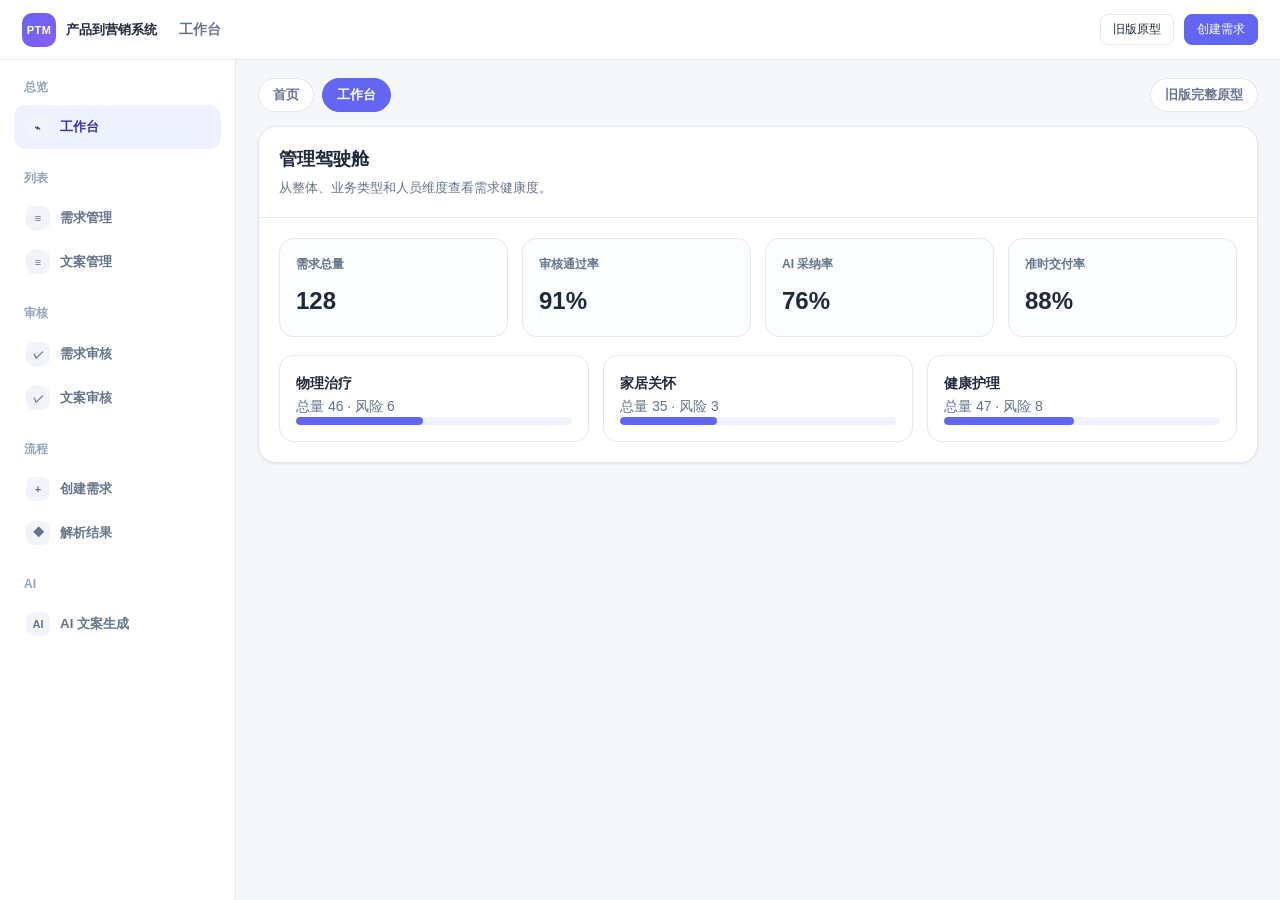
==== index.html @ fa5c3d16 "init: 产品营销对外访问页 Co-authored-by: Cursor <cursoragent@cursor.com>" ====
<!doctype html>
<html lang="zh-CN">
<head>
  <meta charset="UTF-8" />
  <meta name="viewport" content="width=device-width, initial-scale=1.0" />
  <title>产品到营销系统</title>
  <script type="module" crossorigin src="./assets/index-Dy6No39G.js"></script>
  <link rel="stylesheet" crossorigin href="./assets/index-CtCLd431.css">
</head>
<body>
  <div id="app"></div>
</body>
</html>
---- assets/index-CtCLd431.css ----
.vue-topbar[data-v-bc1936ff]{z-index:20;border-bottom:1px solid var(--border);-webkit-backdrop-filter:blur(12px);backdrop-filter:blur(12px);background:#fffffff0;align-items:center;gap:22px;height:60px;padding:0 22px;display:flex;position:sticky;top:0}.vue-logo[data-v-bc1936ff]{color:var(--text);cursor:pointer;background:0 0;border:0;align-items:center;gap:10px;font-weight:900;display:inline-flex}.vue-logo-mark[data-v-bc1936ff]{background:linear-gradient(135deg, var(--primary), var(--secondary));color:#fff;letter-spacing:.4px;border-radius:10px;justify-content:center;align-items:center;width:34px;height:34px;font-size:11px;display:inline-flex}.vue-topbar-title[data-v-bc1936ff]{color:var(--text-muted);flex:1;font-size:14px;font-weight:700}.vue-topbar-actions[data-v-bc1936ff]{align-items:center;gap:10px;display:inline-flex}.vue-sidebar[data-v-182081e5]{border-right:1px solid var(--border);background:#fff;min-height:calc(100vh - 60px);padding:18px 14px}.vue-sidebar-group+.vue-sidebar-group[data-v-182081e5]{margin-top:20px}.vue-sidebar-group-title[data-v-182081e5]{color:var(--text-light);padding:0 10px 8px;font-size:12px;font-weight:800}.vue-sidebar-item[data-v-182081e5]{width:100%;color:var(--text-muted);cursor:pointer;background:0 0;border:0;border-radius:12px;align-items:center;gap:10px;padding:10px 12px;font-weight:700;display:flex}.vue-sidebar-item[data-v-182081e5]:hover,.vue-sidebar-item.active[data-v-182081e5]{color:#3730a3;background:#eef2ff}.vue-sidebar-icon[data-v-182081e5]{background:#f1f5f9;border-radius:8px;justify-content:center;align-items:center;width:24px;height:24px;font-size:11px;font-weight:900;display:inline-flex}.vue-page-tabs[data-v-4ee4ed5e]{align-items:center;gap:8px;margin-bottom:14px;display:flex}.vue-page-tab[data-v-4ee4ed5e]{border:1px solid var(--border);min-height:34px;color:var(--text-muted);background:#fff;border-radius:999px;align-items:center;padding:0 14px;font-size:13px;font-weight:800;display:inline-flex}.vue-page-tab.active[data-v-4ee4ed5e]{background:var(--primary);border-color:var(--primary);color:#fff}.vue-page-tab.legacy[data-v-4ee4ed5e]{cursor:pointer;margin-left:auto}.vue-toast[data-v-d0f06a18]{z-index:50;color:#fff;box-shadow:var(--shadow-lg);cursor:pointer;background:#111827;border:0;border-radius:12px;padding:12px 16px;position:fixed;bottom:22px;right:22px}.vue-toast.success[data-v-d0f06a18]{background:#059669}.vue-toast.warning[data-v-d0f06a18]{background:#d97706}.wb-vue-grid[data-v-74ef2979]{grid-template-columns:repeat(3,minmax(0,1fr));gap:14px;margin-top:18px;display:grid}.wb-vue-card[data-v-74ef2979]{border:1px solid var(--border);background:#fff;border-radius:14px;padding:16px}.wb-vue-card p[data-v-74ef2979]{color:var(--text-muted)}.wb-vue-bar[data-v-74ef2979]{background:#eef2ff;border-radius:999px;height:8px;overflow:hidden}.wb-vue-bar span[data-v-74ef2979]{border-radius:inherit;background:var(--primary);height:100%;display:block}.copy-review-shell[data-v-7a9735e1]{grid-template-columns:minmax(260px,.36fr) minmax(0,.64fr);gap:16px;display:grid}.copy-review-shell[data-v-7a9735e1]>*{border:1px solid var(--border);background:#fbfdff;border-radius:14px;padding:16px}.sku-selector[data-v-d9d5445d]{border:1px solid var(--border);background:#fff;border-radius:10px;width:100%;min-height:38px;padding:0 10px}.wizard-grid[data-v-6b2b55b7]{grid-template-columns:repeat(2,minmax(0,1fr));gap:16px;display:grid}.wizard-grid label[data-v-6b2b55b7]{color:var(--text-muted);gap:8px;font-size:13px;font-weight:800;display:grid}.wizard-grid input[data-v-6b2b55b7],.wizard-grid select[data-v-6b2b55b7]{border:1px solid var(--border);background:#fff;border-radius:10px;min-height:38px;padding:0 10px}.wizard-actions[data-v-6b2b55b7]{grid-column:1/-1}.result-vue-module[data-v-eb19cb24]{border:1px solid var(--border);box-shadow:var(--shadow);background:#fff;border-radius:18px;overflow:hidden}.result-vue-module+.result-vue-module[data-v-eb19cb24]{margin-top:16px}.result-vue-head[data-v-eb19cb24]{border-bottom:1px solid var(--border);padding:16px 18px}.result-vue-head h3[data-v-eb19cb24]{margin:0;font-size:17px}.result-vue-head p[data-v-eb19cb24]{color:var(--text-muted);margin:4px 0 0;font-size:13px}.result-vue-body[data-v-eb19cb24]{padding:18px}.basic-grid[data-v-4f5a95a2]{grid-template-columns:repeat(2,minmax(0,1fr));gap:12px;display:grid}.basic-item[data-v-4f5a95a2]{border:1px solid var(--border);background:#fbfdff;border-radius:12px;padding:12px}.basic-item span[data-v-4f5a95a2]{color:var(--text-muted);font-size:12px;font-weight:800;display:block}.basic-item strong[data-v-4f5a95a2]{margin-top:6px;display:block}.competitor-grid[data-v-a02adc7a]{grid-template-columns:repeat(2,minmax(0,1fr));gap:12px;display:grid}.competitor-card[data-v-a02adc7a]{background:#f8fbff;border:1px solid #dbeafe;border-radius:14px;padding:14px}.competitor-card-head[data-v-a02adc7a]{justify-content:space-between;align-items:center;gap:12px;display:flex}.competitor-card-head span[data-v-a02adc7a]{color:#1d4ed8;font-size:12px;font-weight:800}.competitor-card p[data-v-a02adc7a]{color:var(--text-muted);font-size:13px;line-height:1.7}.competitor-card a[data-v-a02adc7a]{color:var(--primary);font-size:12px;font-weight:800}.selling-groups[data-v-882b1ed1]{grid-template-columns:repeat(3,minmax(0,1fr));gap:12px;display:grid}.selling-group[data-v-882b1ed1]{border:1px solid var(--border);background:#fbfdff;border-radius:14px;padding:14px}.selling-group-head[data-v-882b1ed1]{align-items:center;gap:8px;margin-bottom:12px;display:flex}.selling-group-head span[data-v-882b1ed1]{color:#4338ca;background:#eef2ff;border-radius:999px;padding:3px 8px;font-size:12px;font-weight:900}.selling-item[data-v-882b1ed1]{border-top:1px dashed var(--border);padding:10px 0}.selling-item p[data-v-882b1ed1]{color:var(--text-muted);margin:6px 0 0;font-size:13px;line-height:1.65}.video-display-list[data-v-5e5a5e63]{gap:12px;display:grid}.video-display-row[data-v-5e5a5e63]{border:1px solid var(--border);background:#fbfdff;border-radius:14px;grid-template-columns:52px minmax(120px,.18fr) minmax(0,.36fr) minmax(0,.32fr) 110px;align-items:stretch;gap:10px;padding:14px;display:grid}.video-display-row>strong[data-v-5e5a5e63]{background:linear-gradient(135deg, var(--primary), var(--secondary));color:#fff;border-radius:14px;justify-content:center;align-items:center;display:inline-flex}.video-display-row div[data-v-5e5a5e63]{border:1px solid var(--border);color:var(--text);background:#fff;border-radius:12px;padding:10px;font-size:13px;line-height:1.6}.video-display-row span[data-v-5e5a5e63]{color:var(--text-muted);margin-bottom:5px;font-size:12px;font-weight:800;display:block}.video-display-row em[data-v-5e5a5e63]{color:#1d4ed8;white-space:nowrap;font-style:normal;font-weight:900}.result-vue-layout[data-v-2d5be3da]{grid-template-columns:180px minmax(0,1fr);align-items:start;gap:16px;display:grid}.result-vue-nav[data-v-2d5be3da]{gap:10px;padding:16px;display:grid;position:sticky;top:78px}.result-vue-nav a[data-v-2d5be3da]{color:var(--text-muted);font-size:13px;font-weight:800;text-decoration:none}.result-vue-content[data-v-2d5be3da]{min-width:0}.result-vue-actions[data-v-2d5be3da]{justify-content:flex-end;gap:10px;margin-top:16px;display:flex}.ai-vue-layout[data-v-088a7de4]{grid-template-columns:280px minmax(0,1fr);gap:16px;display:grid}.ai-skill[data-v-088a7de4]{border:1px solid var(--border);text-align:left;cursor:pointer;background:#fff;border-radius:12px;gap:4px;width:100%;margin-bottom:10px;padding:12px;display:grid}.ai-skill span[data-v-088a7de4]{color:var(--text-muted);font-size:12px}.ai-messages[data-v-088a7de4]{gap:12px;display:grid}.ai-message[data-v-088a7de4]{background:#f8fafc;border-radius:14px;max-width:70%;padding:12px 14px}.ai-message.user[data-v-088a7de4]{background:#eef2ff;justify-self:end}:root{--primary:#6366f1;--primary-dark:#4f46e5;--primary-light:#e0e7ff;--secondary:#8b5cf6;--success:#10b981;--warning:#f59e0b;--danger:#ef4444;--info:#3b82f6;--bg:#f8fafc;--card:#fff;--border:#e2e8f0;--text:#1e293b;--text-muted:#64748b;--text-light:#94a3b8;--shadow:0 1px 3px #0000000f, 0 1px 2px #0000000a;--shadow-md:0 4px 16px #00000014;--shadow-lg:0 10px 40px #0000001f;--radius:12px;--radius-sm:8px;--transition:all .2s ease}*{box-sizing:border-box;margin:0;padding:0}body{background:var(--bg);color:var(--text);min-height:100vh;font-family:-apple-system,BlinkMacSystemFont,PingFang SC,Microsoft YaHei,sans-serif;font-size:14px;line-height:1.6}@keyframes fadeInUp{0%{opacity:0;transform:translateY(12px)}to{opacity:1;transform:translateY(0)}}.fade-in-up{animation:.3s forwards fadeInUp}.btn{border-radius:var(--radius-sm);cursor:pointer;transition:var(--transition);white-space:nowrap;border:1px solid #0000;align-items:center;gap:6px;padding:9px 18px;font-size:14px;font-weight:500;text-decoration:none;display:inline-flex}.btn-primary{background:var(--primary);color:#fff;border-color:var(--primary)}.btn-primary:hover{background:var(--primary-dark);border-color:var(--primary-dark);transform:translateY(-1px);box-shadow:0 4px 12px #6366f14d}.btn-secondary{color:var(--text);border-color:var(--border);background:#fff}.btn-secondary:hover{background:var(--bg);border-color:#cbd5e1}.btn-success{background:var(--success);color:#fff;border-color:var(--success)}.btn-success:hover{background:#059669;transform:translateY(-1px);box-shadow:0 4px 12px #10b9814d}.btn-ghost{color:var(--primary);border-color:var(--primary-light);background:0 0}.btn-ghost:hover{background:var(--primary-light)}.btn-sm{padding:6px 12px;font-size:12px}.btn-lg{padding:12px 28px;font-size:15px;font-weight:600}.btn-block{justify-content:center;width:100%}.btn:disabled{opacity:.45;cursor:not-allowed;box-shadow:none!important;transform:none!important}.card{background:var(--card);border-radius:var(--radius);border:1px solid var(--border);box-shadow:var(--shadow)}.card-header{border-bottom:1px solid var(--border);align-items:center;gap:10px;padding:20px 24px;display:flex}.card-header-icon{border-radius:9px;flex-shrink:0;justify-content:center;align-items:center;width:36px;height:36px;font-size:18px;display:flex}.card-header h2{color:var(--text);font-size:16px;font-weight:700}.card-header p{color:var(--text-muted);margin-top:1px;font-size:13px}.card-body{padding:28px 24px}.form-grid{grid-template-columns:1fr 1fr;gap:20px 24px;display:grid}.form-group.full{grid-column:1/-1}.form-label{color:var(--text);margin-bottom:7px;font-size:13px;font-weight:600;display:block}.form-label .required{color:var(--danger);margin-left:2px}.form-label .hint{color:var(--text-light);margin-left:4px;font-size:12px;font-weight:400}.form-select,.form-input{border-radius:var(--radius-sm);border:1.5px solid var(--border);width:100%;color:var(--text);transition:var(--transition);appearance:none;background:#fff;outline:none;padding:10px 14px;font-family:inherit;font-size:14px}.form-select{cursor:pointer;background-image:url("data:image/svg+xml,%3Csvg xmlns='http://www.w3.org/2000/svg' width='12' height='12' viewBox='0 0 12 12'%3E%3Cpath fill='%2394a3b8' d='M6 8L1 3h10z'/%3E%3C/svg%3E");background-position:right 12px center;background-repeat:no-repeat;padding-right:36px}.form-select:focus,.form-input:focus{border-color:var(--primary);box-shadow:0 0 0 3px #6366f11a}.form-hint{color:var(--text-light);margin-top:5px;font-size:12px}.form-select.error,.form-input.error{border-color:var(--danger)}.form-error{color:var(--danger);margin-top:4px;font-size:12px;display:none}.form-error.show{display:block}@media (width<=640px){.main{padding:20px 16px 60px}.form-grid,.upload-methods{grid-template-columns:1fr}.result-stats{grid-template-columns:1fr 1fr}.result-info-grid{grid-template-columns:1fr}.steps-bar{padding:16px}.step-info{display:none}.topbar{padding:0 16px}}.edit-field,.edit-inline-value,.edit-block,.edit-tag{transition:var(--transition);cursor:text;word-break:break-word;border-radius:4px;outline:none;min-width:20px;display:inline-block}.edit-inline-value{border:1px dashed #0000;margin:-2px -6px;padding:2px 6px}.edit-inline-value:hover{background:#f5f3ff;border-color:#ddd6fe}.edit-inline-value.editing{border-color:var(--primary);background:#fff;box-shadow:0 0 0 3px #6366f11a}.edit-block{border:1px dashed #0000;border-radius:4px;width:calc(100% + 12px);margin:-4px -6px;padding:4px 6px;line-height:1.7;display:block}.edit-block:hover{background:#fff;border-color:#ddd6fe}.edit-block.editing{border-color:var(--primary);background:#fff;box-shadow:0 0 0 3px #6366f11a}.edit-tag{padding:0 2px}.toast-container{z-index:300;flex-direction:column;gap:10px;display:flex;position:fixed;top:80px;right:24px}.toast{border:1px solid var(--border);border-radius:var(--radius-sm);box-shadow:var(--shadow-lg);background:#fff;align-items:center;gap:10px;min-width:280px;padding:12px 16px;animation:.3s slideInRight;display:flex}@keyframes slideInRight{0%{opacity:0;transform:translate(30px)}to{opacity:1;transform:translate(0)}}.toast-icon{flex-shrink:0;font-size:18px}.toast-text{color:var(--text);font-size:13px}.toast.toast-success{border-left:3px solid var(--success)}.toast.toast-error{border-left:3px solid var(--danger)}.toast.toast-warning{border-left:3px solid var(--warning)}.char-count{text-align:right;color:var(--text-light);margin-top:4px;font-size:12px}*{box-sizing:border-box}body{color:var(--text);background:#f5f7fb;margin:0;font-family:-apple-system,BlinkMacSystemFont,Segoe UI,sans-serif}a{color:inherit}.app-shell{grid-template-columns:236px minmax(0,1fr);min-height:calc(100vh - 60px);display:grid}.app-main{min-width:0;padding:18px 22px 32px}.view-card{border:1px solid var(--border);box-shadow:var(--shadow);background:#fff;border-radius:18px}.view-card-head{border-bottom:1px solid var(--border);justify-content:space-between;align-items:center;gap:16px;padding:18px 20px;display:flex}.view-card-title{color:var(--text);font-size:18px;font-weight:800}.view-card-desc{color:var(--text-muted);margin-top:4px;font-size:13px}.view-card-body{padding:20px}.stat-grid{grid-template-columns:repeat(4,minmax(0,1fr));gap:14px;display:grid}.stat-card{border:1px solid var(--border);background:#fbfdff;border-radius:14px;padding:16px}.stat-label{color:var(--text-muted);font-size:12px;font-weight:700}.stat-value{color:var(--text);margin-top:8px;font-size:24px;font-weight:900}.data-table{border-collapse:separate;border-spacing:0;width:100%;font-size:13px}.data-table th,.data-table td{border-bottom:1px solid var(--border);text-align:left;padding:12px 10px}.data-table th{color:var(--text-muted);background:#f8fafc;font-size:12px;font-weight:800}.tag{color:#4338ca;background:#eef2ff;border-radius:999px;align-items:center;min-height:24px;padding:2px 9px;font-size:12px;font-weight:800;display:inline-flex}@media (width<=960px){.app-shell{grid-template-columns:1fr}.stat-grid{grid-template-columns:repeat(2,minmax(0,1fr))}}
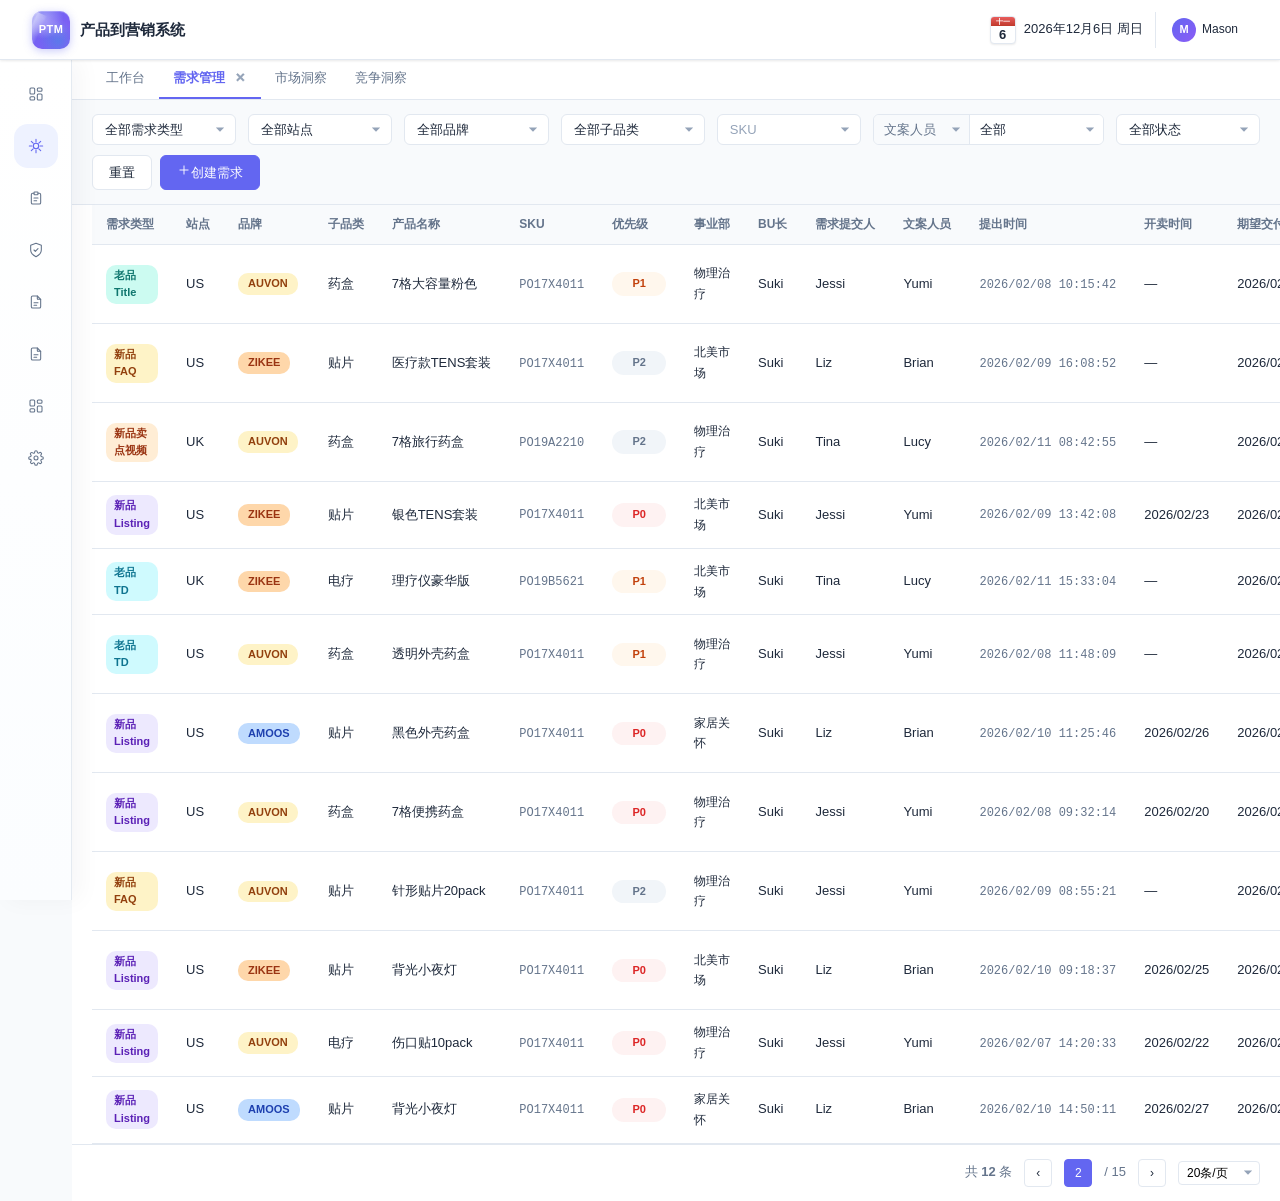
==== commit 3dc25e38: "deploy: 同步文案审核 Tab 优化并更新 Pages 入口 根路径自动跳转主原型，便于团队通过 GitHub Pages 访问最新线上版本。  Co-authored-by: Cursor <" ====
--- a/index.html
+++ b/index.html
@@ -1,13 +1,13 @@
-<!doctype html>
+<!DOCTYPE html>
 <html lang="zh-CN">
 <head>
-  <meta charset="UTF-8" />
-  <meta name="viewport" content="width=device-width, initial-scale=1.0" />
+  <meta charset="UTF-8">
+  <meta name="viewport" content="width=device-width, initial-scale=1.0">
   <title>产品到营销系统</title>
-  <script type="module" crossorigin src="./assets/index-Dy6No39G.js"></script>
-  <link rel="stylesheet" crossorigin href="./assets/index-CtCLd431.css">
+  <meta http-equiv="refresh" content="0;url=%E5%88%9B%E5%BB%BA%E9%9C%80%E6%B1%82-%E4%B8%8A%E4%BC%A0%E9%A1%B5%E9%9D%A2.html">
+  <script>location.replace('%E5%88%9B%E5%BB%BA%E9%9C%80%E6%B1%82-%E4%B8%8A%E4%BC%A0%E9%A1%B5%E9%9D%A2.html'+location.search+location.hash)</script>
 </head>
 <body>
-  <div id="app"></div>
+  <p><a href="%E5%88%9B%E5%BB%BA%E9%9C%80%E6%B1%82-%E4%B8%8A%E4%BC%A0%E9%A1%B5%E9%9D%A2.html">进入产品到营销系统</a></p>
 </body>
 </html>
